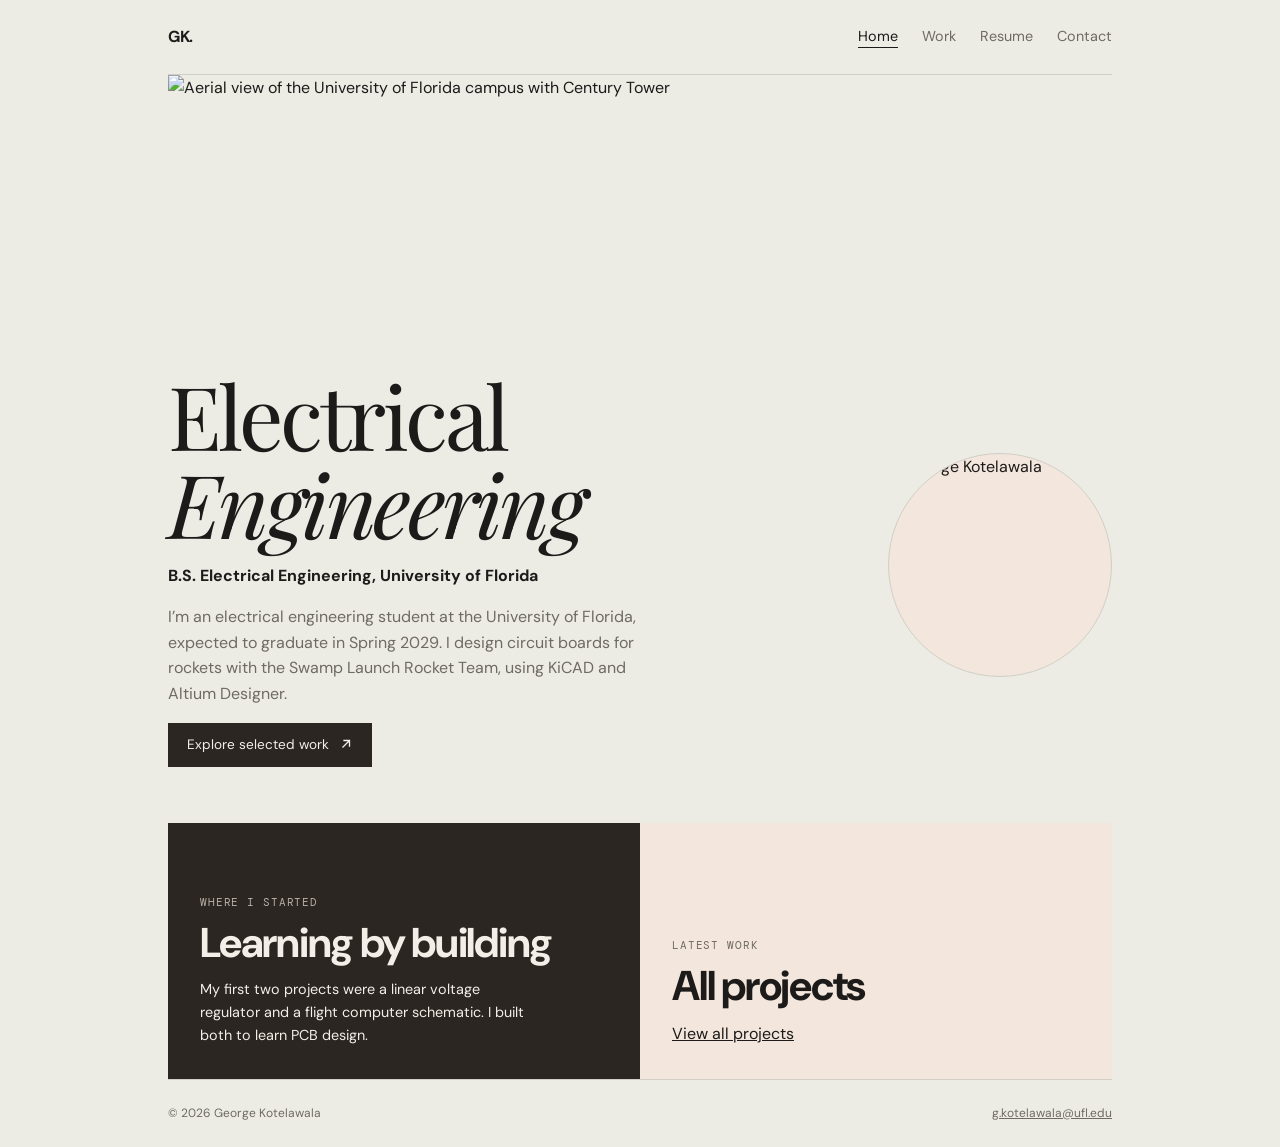
==== index.html @ c1cc900f "Add files via upload" ====
<!DOCTYPE html><html lang="en"><head><title>George Kotelawala</title><meta charset="utf-8"><meta name="viewport" content="width=device-width,initial-scale=1"><link rel="preconnect" href="https://fonts.googleapis.com"><link rel="preconnect" href="https://fonts.gstatic.com" crossorigin><link href="https://fonts.googleapis.com/css2?family=DM+Sans:wght@400;500;700&family=DM+Mono&family=Playfair+Display:ital@0;1&display=swap" rel="stylesheet"><link rel="stylesheet" href="style.css"></head>
<body data-page="home"><header id="nav"></header>
<main class="wrap">
  <img class="banner" src="images/campus.jpg" alt="Aerial view of the University of Florida campus with Century Tower">
  <section class="hero">
    <div>
      <h1 class="serif">Electrical <em>Engineering</em></h1>
      <strong>B.S. Electrical Engineering, University of Florida</strong>
      <p>I’m an electrical engineering student at the University of Florida, expected to graduate in Spring 2029. I design circuit boards for rockets with the Swamp Launch Rocket Team, using KiCAD and Altium Designer.</p>
      <a class="btn" href="work.html">Explore selected work <svg viewBox="0 0 16 16" width="14" height="14" fill="none" stroke="currentColor" stroke-width="1.5" aria-hidden="true"><path d="M4 12L12 4M5 4h7v7"/></svg></a>
    </div>
    <div class="avatar"><img src="images/george.jpg" alt="George Kotelawala"></div>
  </section>
  <section class="panels">
    <div class="p1"><span class="mono">Where I started</span><h2>Learning by building</h2><p>My first two projects were a linear voltage regulator and a flight computer schematic. I built both to learn PCB design.</p></div>
    <div class="p2"><span class="mono">Latest work</span><h2>All projects</h2><a href="work.html">View all projects</a></div>
  </section>
</main>
<div id="foot"></div><script src="data.js"></script><script src="site.js"></script></body></html>
---- style.css ----
:root{--bg:#ECECE5;--ink:#1D1B19;--muted:#6E6A64;--line:#D0CFC7;--peach:#F3E6DC;--blush:#E6D2C6;--dark:#2B2622}
*{box-sizing:border-box}
body{margin:0;background:var(--bg);color:var(--ink);font:400 1rem/1.6 "DM Sans",system-ui,sans-serif}
a{color:inherit}
:focus-visible{outline:3px solid #2B45D6;outline-offset:2px}
.wrap{max-width:62rem;margin:0 auto;padding:0 1.5rem}
nav{display:flex;justify-content:space-between;align-items:center;padding:1.5rem 0;border-bottom:1px solid var(--line)}
.logo{font-weight:700;letter-spacing:-.02em;text-decoration:none}
nav ul{display:flex;gap:1.5rem;list-style:none;margin:0;padding:0;font-size:.9rem}
nav ul a{color:var(--muted);text-decoration:none}
nav ul a[aria-current]{color:var(--ink);text-decoration:underline;text-underline-offset:.4em}
.mono{font:400 .68rem/1.4 "DM Mono",ui-monospace,monospace;letter-spacing:.08em;text-transform:uppercase;color:var(--muted)}
main{padding-top:4rem;padding-bottom:4rem}
h1{font:700 clamp(2.8rem,9vw,5rem)/1 "DM Sans",system-ui,sans-serif;letter-spacing:-.04em;margin:.5rem 0 1rem}
.serif{font-family:"Playfair Display",Georgia,serif;font-weight:400}
.lead{color:var(--muted);margin:0 0 2.5rem}
.empty{color:var(--muted);padding:1.25rem 0;margin:0}
.btn{display:inline-block;background:var(--dark);color:#F4EEE8;padding:.7rem 1.2rem;font-size:.85rem;text-decoration:none}
.hero{display:grid;grid-template-columns:1fr 14rem;gap:3rem;align-items:center;margin-bottom:3.5rem}
.hero h1{font-weight:400;font-size:clamp(2.8rem,8vw,5.5rem)}
.hero strong{display:block;margin-bottom:.5rem}
.hero p{max-width:46ch;color:var(--muted)}
.avatar{width:14rem;height:14rem;border-radius:50%;background:var(--peach);border:1px solid var(--line);overflow:hidden}
.avatar img{width:100%;height:100%;object-fit:cover}
.panels{display:grid;grid-template-columns:1fr 1fr;min-height:16rem}
.panels>div{padding:2rem;display:flex;flex-direction:column;justify-content:flex-end;gap:.75rem}
.p1{background:var(--dark);color:#F4EEE8}
.p1 .mono{color:#B9AFA6}
.p2{background:var(--peach)}
.panels h2{font:700 clamp(1.8rem,4vw,2.6rem)/1.05 "DM Sans",sans-serif;letter-spacing:-.03em;margin:0}
.panels p{margin:0;max-width:34ch;font-size:.9rem}
#timeline{margin:2.5rem 0;overflow-x:auto;padding-bottom:.75rem}
#timeline ol{display:flex;list-style:none;margin:0;padding:0;width:max-content}
#timeline li{flex:0 0 18rem;padding-right:2rem;display:flex;flex-direction:column;gap:.5rem}
#timeline .rule{position:relative;display:block;height:.65rem}
#timeline .rule::before{content:"";position:absolute;left:0;right:0;top:50%;height:1px;background:var(--line)}
#timeline .rule::after{content:"";position:absolute;left:0;top:0;width:.65rem;height:.65rem;border-radius:50%;background:var(--ink)}
#timeline .who{display:flex;align-items:center;gap:.7rem;font-weight:500;line-height:1.35}
#timeline .who img{flex:none;width:2.5rem;height:2.5rem;border-radius:50%;object-fit:cover;background:#fff;border:1px solid var(--line)}
.bar{display:flex;flex-wrap:wrap;gap:.75rem;justify-content:space-between;align-items:center;margin-bottom:1rem}
#chips{display:flex;flex-wrap:wrap;gap:.4rem}
.chip{font:400 .68rem "DM Mono",monospace;letter-spacing:.08em;text-transform:uppercase;background:var(--blush);color:var(--ink);border:0;padding:.35rem .7rem;cursor:pointer}
.chip[aria-pressed="true"]{background:var(--ink);color:var(--bg)}
select{font:inherit;font-size:.8rem;background:var(--peach);border:1px solid var(--line);padding:.3rem .5rem}
.list{list-style:none;margin:0;padding:0;border-top:1px solid var(--line)}
.list li{border-bottom:1px solid var(--line)}
.row{display:grid;grid-template-columns:2rem 6rem 1fr 1rem;gap:1.25rem;align-items:center;padding:1rem .5rem;text-decoration:none}
.row:hover{background:var(--peach)}
.thumb{width:6rem;height:4.25rem;background:var(--blush);overflow:hidden}
.thumb img{width:100%;height:100%;object-fit:cover;display:block}
.rt{display:flex;flex-direction:column;gap:.15rem}
.rtitle{font:700 clamp(1.4rem,3.4vw,2rem)/1.15 "DM Sans",sans-serif;letter-spacing:-.03em}
.rsum{color:var(--muted);font-size:.85rem}
.back{text-decoration:none}
.proj-hero{width:100%;max-height:28rem;object-fit:cover;margin:1rem 0 2rem;display:block}
.overview{background:var(--peach);padding:2.5rem;display:grid;grid-template-columns:1fr 16rem;gap:2.5rem;margin-bottom:3rem}
.q{font-size:clamp(1.5rem,3vw,2.1rem);line-height:1.25;margin:.75rem 0 0}
.overview dl{margin:0}
.overview dl div{border-top:1px solid var(--line);padding:.75rem 0}
.overview dd{margin:.25rem 0 0;font-size:.9rem}
.notes{list-style:none;counter-reset:n;padding:0;margin:.75rem 0 0;border-top:1px solid var(--line)}
.notes li{counter-increment:n;display:grid;grid-template-columns:3rem 1fr;padding:1.25rem 0;border-bottom:1px solid var(--line);font-size:1.15rem}
.notes li::before{content:counter(n,decimal-leading-zero);font:400 .68rem "DM Mono",monospace;color:var(--muted);padding-top:.5rem}
.sec{border-top:1px solid var(--line);padding:1.5rem 0;display:grid;grid-template-columns:12rem 1fr;gap:1.5rem}
.sec p{margin:0}
footer{display:flex;justify-content:space-between;gap:1rem;border-top:1px solid var(--line);padding:1.5rem 0;font-size:.75rem;color:var(--muted)}
.gallery{margin-bottom:3rem}.gallery figure{margin:1rem 0 0}.gallery img{width:100%;height:auto;display:block;border:1px solid var(--line)}.gallery figcaption{margin-top:.4rem}
.e{margin-bottom:1.1rem}.e:last-child{margin-bottom:0}.d{color:var(--muted);font-size:.95rem}
.banner{display:block;width:100%;height:15rem;object-fit:cover;margin-bottom:3rem}
.btn svg{vertical-align:-2px;margin-left:.35rem}
.pdf{margin:0 0 3rem}
.pdf .btn{margin-bottom:1.5rem}
.frame{background:var(--peach);padding:.75rem}
.frame iframe{display:block;width:100%;height:56rem;border:0;background:#fff}
@media (max-width:700px){.banner{height:11rem}.frame iframe{height:36rem}.hero,.overview,.sec,.panels{grid-template-columns:1fr}.avatar{width:9rem;height:9rem;order:-1}.row{grid-template-columns:5rem 1fr 1rem}.n{display:none}.thumb{width:5rem;height:3.75rem}}
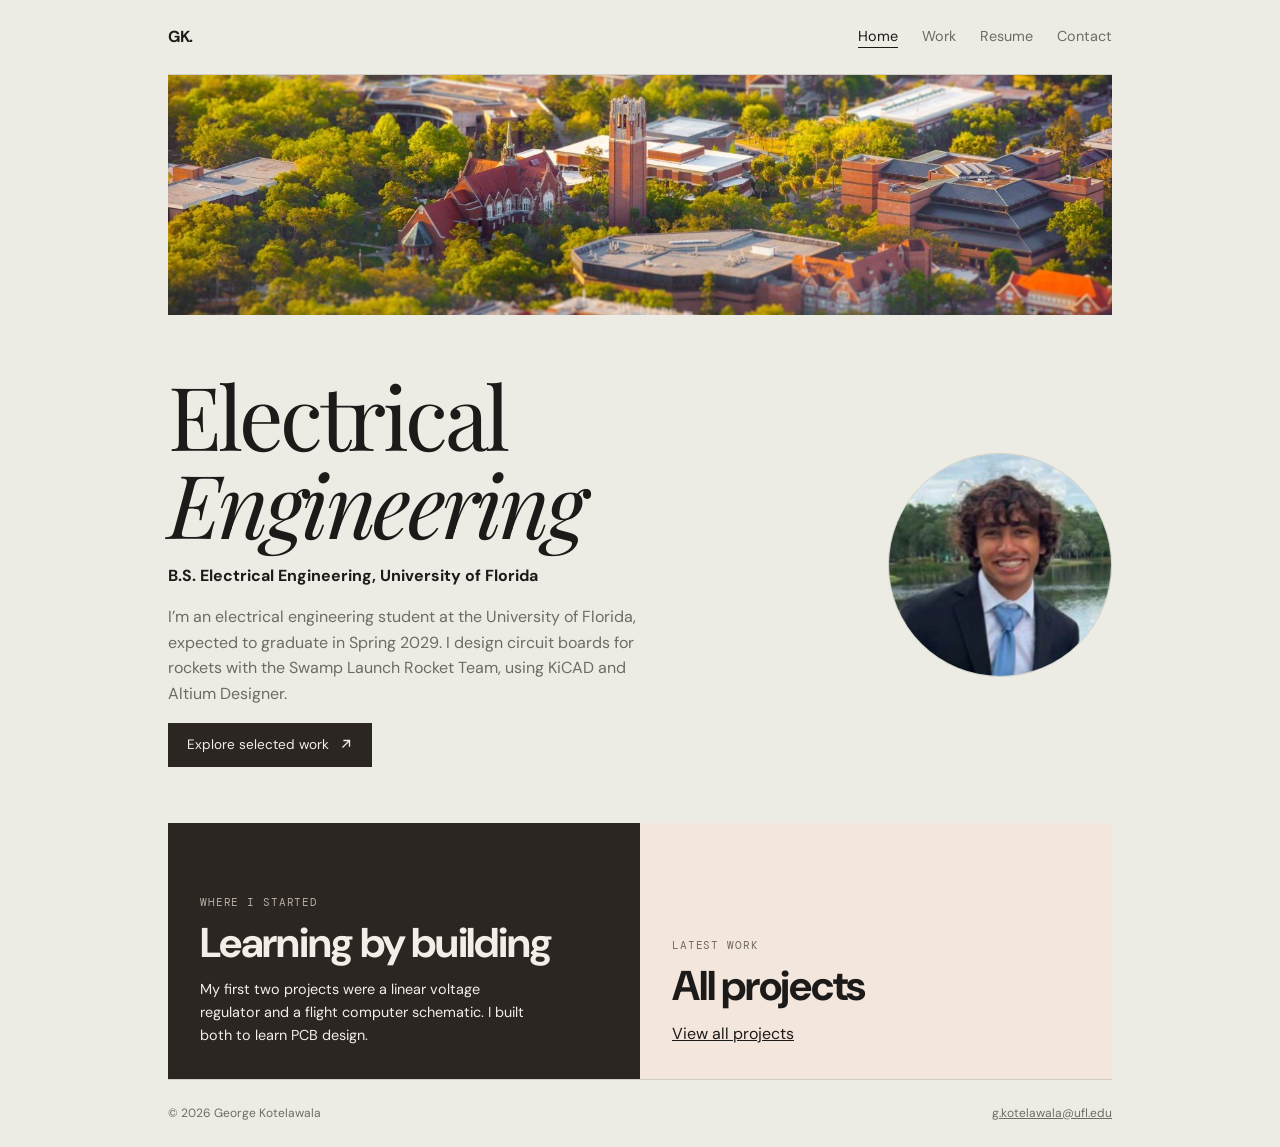
==== commit babe8485: "Add files via upload" ====
--- a/index.html
+++ b/index.html
@@ -1,7 +1,7 @@
 <!DOCTYPE html><html lang="en"><head><title>George Kotelawala</title><meta charset="utf-8"><meta name="viewport" content="width=device-width,initial-scale=1"><link rel="preconnect" href="https://fonts.googleapis.com"><link rel="preconnect" href="https://fonts.gstatic.com" crossorigin><link href="https://fonts.googleapis.com/css2?family=DM+Sans:wght@400;500;700&family=DM+Mono&family=Playfair+Display:ital@0;1&display=swap" rel="stylesheet"><link rel="stylesheet" href="style.css"></head>
 <body data-page="home"><header id="nav"></header>
 <main class="wrap">
-  <img class="banner" src="images/campus.jpg" alt="Aerial view of the University of Florida campus with Century Tower">
+  <img class="banner" src="campus.jpg" alt="Aerial view of the University of Florida campus with Century Tower">
   <section class="hero">
     <div>
       <h1 class="serif">Electrical <em>Engineering</em></h1>
@@ -9,7 +9,7 @@
       <p>I’m an electrical engineering student at the University of Florida, expected to graduate in Spring 2029. I design circuit boards for rockets with the Swamp Launch Rocket Team, using KiCAD and Altium Designer.</p>
       <a class="btn" href="work.html">Explore selected work <svg viewBox="0 0 16 16" width="14" height="14" fill="none" stroke="currentColor" stroke-width="1.5" aria-hidden="true"><path d="M4 12L12 4M5 4h7v7"/></svg></a>
     </div>
-    <div class="avatar"><img src="images/george.jpg" alt="George Kotelawala"></div>
+    <div class="avatar"><img src="george.jpg" alt="George Kotelawala"></div>
   </section>
   <section class="panels">
     <div class="p1"><span class="mono">Where I started</span><h2>Learning by building</h2><p>My first two projects were a linear voltage regulator and a flight computer schematic. I built both to learn PCB design.</p></div>
